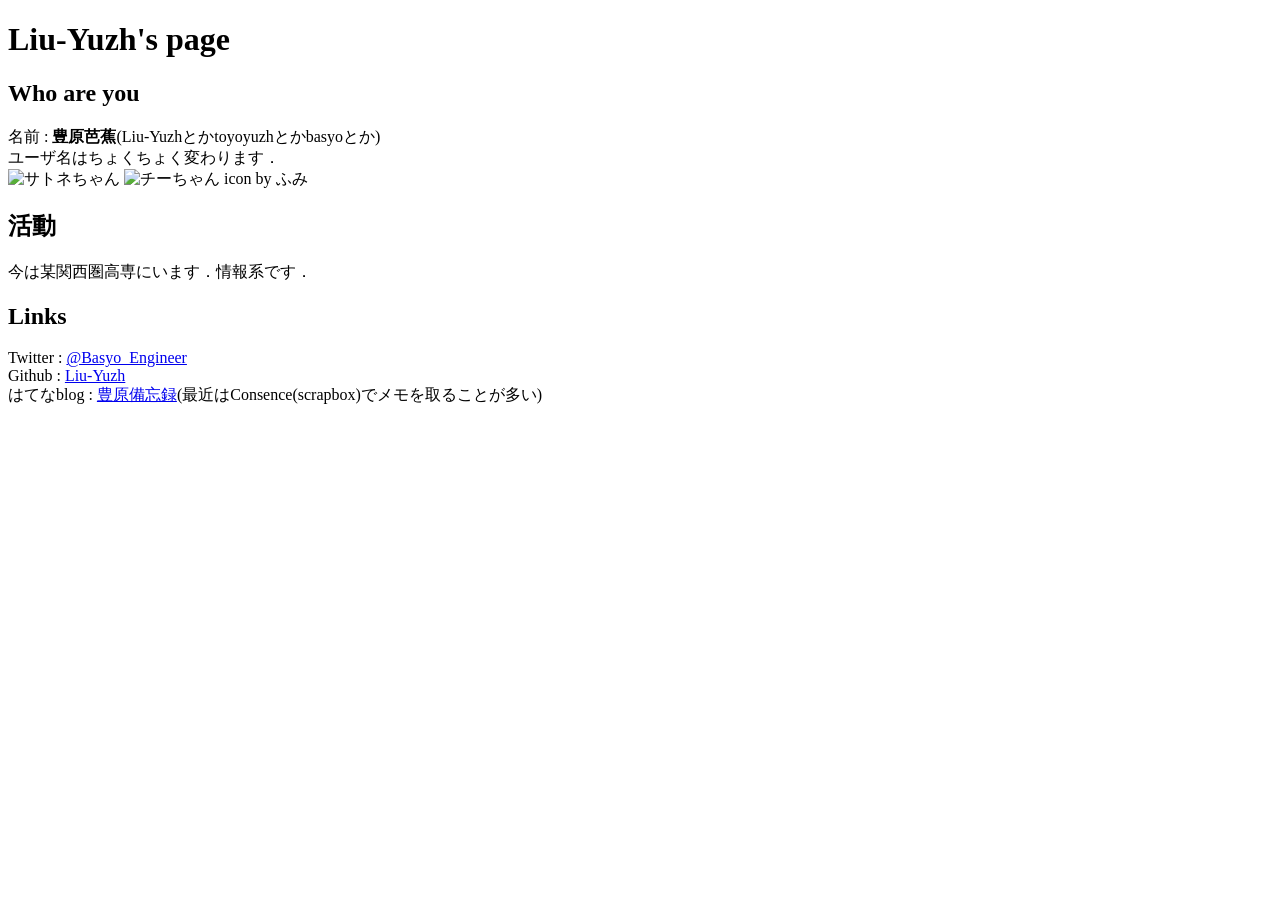
==== index.html @ 66744bb5 "html" ====
<!DOCTYPE html>
<html lang="en">
<head>
    <meta charset="UTF-8">
    <meta name="viewport" content="Liu_Yuzhのホームページ">
    <title>Liu_Yuzhのホームページ</title>
</head>
<body>
    <h1>Liu-Yuzh's page</h1>

    <h2>Who are you</h2>
    名前 : <b>豊原芭蕉</b>(Liu-Yuzhとかtoyoyuzhとかbasyoとか)<br>
    ユーザ名はちょくちょく変わります．
    <br>
    <img src="image/icon1.jpg" width="15%" alt="サトネちゃん">
    <img src="image/icon2.png" width="20%" alt="チーちゃん">
    icon by ふみ<br>

    <h2>活動</h2>
    今は某関西圏高専にいます．情報系です．

    
    <h2>Links</h2>
    Twitter : <a href="https://x.com/Basyo_Engineer">@Basyo_Engineer</a><br>
    Github  : <a href="https://github.com/Liu-Yuzh">Liu-Yuzh</a><br> 
    はてなblog : <a href="https://basyoengine.hatenablog.com/archive">豊原備忘録</a>(最近はConsence(scrapbox)でメモを取ることが多い)
</body>
</html>
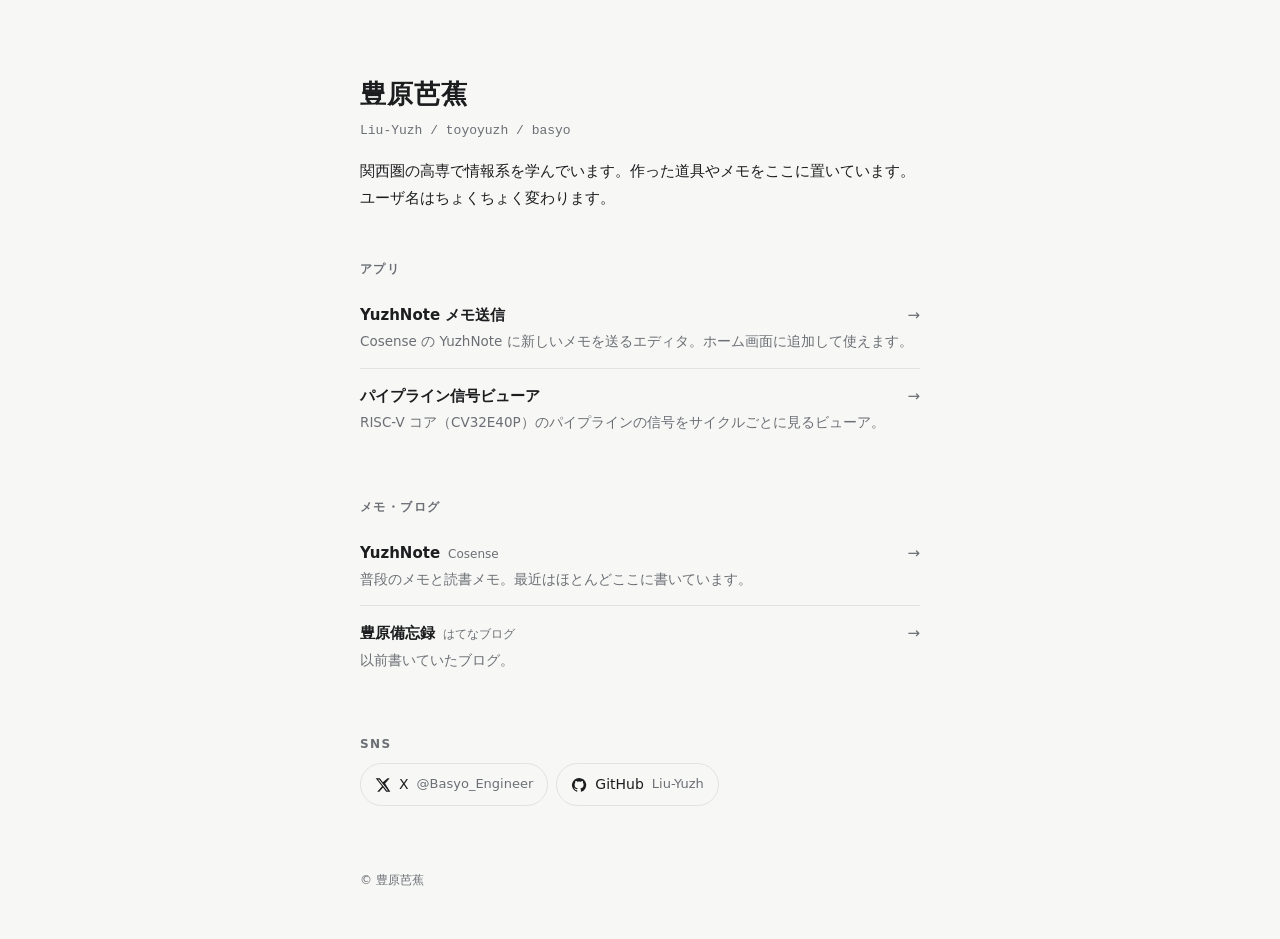
==== commit 7bec9ab1: "トップページを作り直し、アプリ・メモ・SNS へのリンクを並べる 存在しない image/ の画像の参照は外した。  Co-Authored-By: Claude Opus 5.5 <noreply@" ====
--- a/index.html
+++ b/index.html
@@ -1,28 +1,77 @@
-<!DOCTYPE html>
-<html lang="en">
+<!doctype html>
+<html lang="ja">
 <head>
-    <meta charset="UTF-8">
-    <meta name="viewport" content="Liu_Yuzhのホームページ">
-    <title>Liu_Yuzhのホームページ</title>
+<meta charset="utf-8">
+<meta name="viewport" content="width=device-width, initial-scale=1">
+<title>豊原芭蕉</title>
+<meta name="description" content="豊原芭蕉（Liu-Yuzh）のホームページ。作ったアプリと SNS へのリンク。">
+<meta name="theme-color" content="#f7f7f5" media="(prefers-color-scheme: light)">
+<meta name="theme-color" content="#141516" media="(prefers-color-scheme: dark)">
+<link rel="stylesheet" href="style.css">
 </head>
 <body>
-    <h1>Liu-Yuzh's page</h1>
+<main>
+  <header class="intro">
+    <h1>豊原芭蕉</h1>
+    <p class="handle">Liu-Yuzh / toyoyuzh / basyo</p>
+    <p>関西圏の高専で情報系を学んでいます。作った道具やメモをここに置いています。ユーザ名はちょくちょく変わります。</p>
+  </header>
 
-    <h2>Who are you</h2>
-    名前 : <b>豊原芭蕉</b>(Liu-Yuzhとかtoyoyuzhとかbasyoとか)<br>
-    ユーザ名はちょくちょく変わります．
-    <br>
-    <img src="image/icon1.jpg" width="15%" alt="サトネちゃん">
-    <img src="image/icon2.png" width="20%" alt="チーちゃん">
-    icon by ふみ<br>
+  <section>
+    <h2>アプリ</h2>
+    <ul class="list">
+      <li>
+        <a href="yuzhnote/">
+          <span class="name">YuzhNote メモ送信</span>
+          <span class="desc">Cosense の YuzhNote に新しいメモを送るエディタ。ホーム画面に追加して使えます。</span>
+        </a>
+      </li>
+      <li>
+        <a href="riscv-viz/">
+          <span class="name">パイプライン信号ビューア</span>
+          <span class="desc">RISC-V コア（CV32E40P）のパイプラインの信号をサイクルごとに見るビューア。</span>
+        </a>
+      </li>
+    </ul>
+  </section>
 
-    <h2>活動</h2>
-    今は某関西圏高専にいます．情報系です．
+  <section>
+    <h2>メモ・ブログ</h2>
+    <ul class="list">
+      <li>
+        <a href="https://scrapbox.io/YuzhNote/">
+          <span class="name">YuzhNote <span class="where">Cosense</span></span>
+          <span class="desc">普段のメモと読書メモ。最近はほとんどここに書いています。</span>
+        </a>
+      </li>
+      <li>
+        <a href="https://basyoengine.hatenablog.com/archive">
+          <span class="name">豊原備忘録 <span class="where">はてなブログ</span></span>
+          <span class="desc">以前書いていたブログ。</span>
+        </a>
+      </li>
+    </ul>
+  </section>
 
-    
-    <h2>Links</h2>
-    Twitter : <a href="https://x.com/Basyo_Engineer">@Basyo_Engineer</a><br>
-    Github  : <a href="https://github.com/Liu-Yuzh">Liu-Yuzh</a><br> 
-    はてなblog : <a href="https://basyoengine.hatenablog.com/archive">豊原備忘録</a>(最近はConsence(scrapbox)でメモを取ることが多い)
+  <section>
+    <h2>SNS</h2>
+    <ul class="sns">
+      <li>
+        <a href="https://x.com/Basyo_Engineer">
+          <svg viewBox="0 0 24 24" aria-hidden="true"><path d="M18.9 2H22l-6.8 7.8L23 22h-6.2l-4.8-6.3L6.4 22H3.3l7.3-8.3L1 2h6.3l4.4 5.8L18.9 2Zm-1.1 18.1h1.7L6.3 3.8H4.5l13.3 16.3Z"/></svg>
+          <span>X</span><span class="id">@Basyo_Engineer</span>
+        </a>
+      </li>
+      <li>
+        <a href="https://github.com/Liu-Yuzh">
+          <svg viewBox="0 0 24 24" aria-hidden="true"><path d="M12 1.5a10.5 10.5 0 0 0-3.3 20.5c.5.1.7-.2.7-.5v-1.8c-2.9.6-3.5-1.4-3.5-1.4-.5-1.2-1.2-1.5-1.2-1.5-1-.7.1-.7.1-.7 1 .1 1.6 1.1 1.6 1.1.9 1.6 2.5 1.2 3.1.9.1-.7.4-1.2.7-1.4-2.3-.3-4.8-1.2-4.8-5.2 0-1.1.4-2.1 1.1-2.8-.1-.3-.5-1.4.1-2.8 0 0 .9-.3 2.9 1.1a10 10 0 0 1 5.3 0c2-1.4 2.9-1.1 2.9-1.1.6 1.4.2 2.5.1 2.8.7.7 1.1 1.7 1.1 2.8 0 4-2.5 4.9-4.8 5.2.4.3.7 1 .7 1.9v2.9c0 .3.2.6.7.5A10.5 10.5 0 0 0 12 1.5Z"/></svg>
+          <span>GitHub</span><span class="id">Liu-Yuzh</span>
+        </a>
+      </li>
+    </ul>
+  </section>
+
+  <footer>© 豊原芭蕉</footer>
+</main>
 </body>
-</html>+</html>
--- a/style.css
+++ b/style.css
@@ -0,0 +1,131 @@
+:root {
+  --bg: #f7f7f5;
+  --ink: #1c1d1f;
+  --muted: #6b6f75;
+  --line: #e2e2de;
+  --hover: #ededea;
+  --accent: #2f4fa8;
+}
+@media (prefers-color-scheme: dark) {
+  :root {
+    --bg: #141516;
+    --ink: #e6e7e8;
+    --muted: #9a9ea4;
+    --line: #2a2c2f;
+    --hover: #1e2022;
+    --accent: #8fa8ec;
+  }
+}
+
+* { box-sizing: border-box; }
+
+body {
+  margin: 0;
+  background: var(--bg);
+  color: var(--ink);
+  font-family: system-ui, -apple-system, "Hiragino Sans", "Hiragino Kaku Gothic ProN", "Yu Gothic UI", "Noto Sans JP", sans-serif;
+  font-size: 15px;
+  line-height: 1.75;
+  -webkit-font-smoothing: antialiased;
+}
+
+main {
+  max-width: 600px;
+  margin: 0 auto;
+  padding: 72px 20px 48px;
+}
+
+a { color: inherit; text-decoration: none; }
+
+.intro h1 {
+  margin: 0;
+  font-size: 26px;
+  font-weight: 700;
+  letter-spacing: 0.04em;
+}
+.intro .handle {
+  margin: 2px 0 16px;
+  color: var(--muted);
+  font-size: 13px;
+  font-family: ui-monospace, SFMono-Regular, Menlo, monospace;
+}
+.intro p { margin: 0; }
+
+section { margin-top: 48px; }
+
+h2 {
+  margin: 0 0 8px;
+  font-size: 12px;
+  font-weight: 600;
+  letter-spacing: 0.12em;
+  color: var(--muted);
+}
+
+ul { list-style: none; margin: 0; padding: 0; }
+
+/* アプリ・メモの一覧 */
+.list li + li { border-top: 1px solid var(--line); }
+.list a {
+  display: block;
+  padding: 14px 12px;
+  margin: 0 -12px;
+  border-radius: 8px;
+  transition: background-color 0.15s;
+}
+.list a:hover { background: var(--hover); }
+.list .name {
+  display: flex;
+  align-items: baseline;
+  gap: 8px;
+  font-weight: 600;
+}
+.list .name::after {
+  content: "→";
+  margin-left: auto;
+  color: var(--muted);
+  font-weight: 400;
+  transition: transform 0.15s, color 0.15s;
+}
+.list a:hover .name::after { color: var(--accent); transform: translateX(3px); }
+.list .where {
+  font-size: 12px;
+  font-weight: 400;
+  color: var(--muted);
+}
+.list .desc {
+  display: block;
+  margin-top: 2px;
+  font-size: 13.5px;
+  color: var(--muted);
+}
+
+/* SNS */
+.sns { display: flex; flex-wrap: wrap; gap: 8px; }
+.sns a {
+  display: inline-flex;
+  align-items: center;
+  gap: 8px;
+  padding: 8px 14px;
+  border: 1px solid var(--line);
+  border-radius: 999px;
+  font-size: 14px;
+  transition: border-color 0.15s, background-color 0.15s;
+}
+.sns a:hover { border-color: var(--accent); background: var(--hover); }
+.sns svg { width: 16px; height: 16px; fill: currentColor; flex: none; }
+.sns .id { color: var(--muted); font-size: 13px; }
+
+a:focus-visible {
+  outline: 2px solid var(--accent);
+  outline-offset: 2px;
+}
+
+footer {
+  margin-top: 64px;
+  font-size: 12px;
+  color: var(--muted);
+}
+
+@media (max-width: 480px) {
+  main { padding-top: 48px; }
+}
